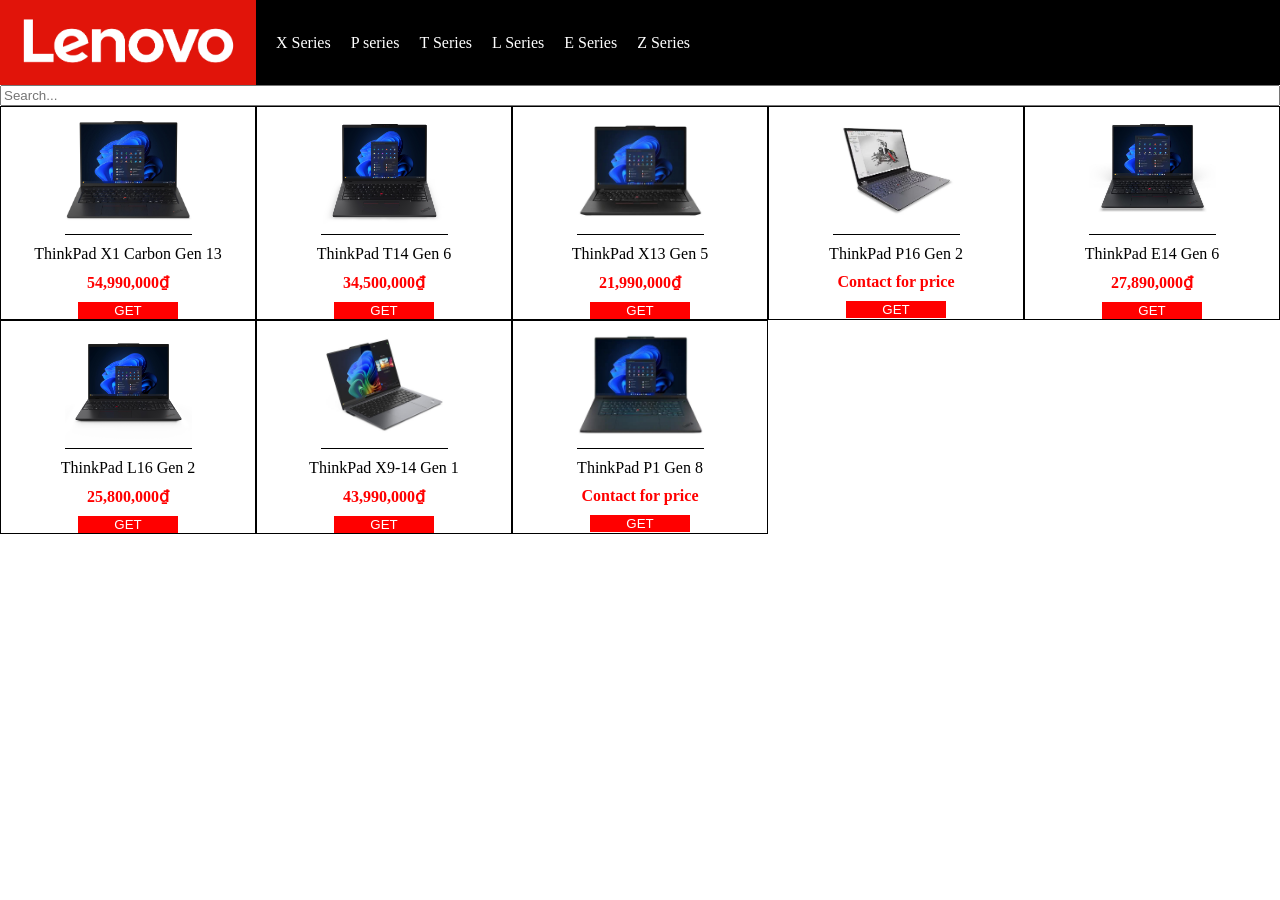
==== shop.html @ c5175066 "update shopping and prevent overflow" ====
<!DOCTYPE html>
<html lang="en">
<head>
    <meta charset="UTF-8">
    <meta name="viewport" content="width=device-width, initial-scale=1.0">
    <title>Shop</title>
</head>
<style>
    *
    {
        margin:0;

    }
    .menu
    {
        display:flex;
        flex-direction: row;
        gap:20px;
        background-color: black;
        align-items: center;
        color:white;
        
    }
    .menu img
    {
        width:20%;
    }
    
    .menu a
    {
        text-decoration: none;
        color:white;
    }
    input
    {
        width: 100%;
        box-sizing: border-box;
    }

    .shops
    {
        display:grid;
        grid-template-columns: repeat(5,1fr);
    }
    .shop
    {
        display: flex;
        flex-direction: column;
        align-items: center;
        border: 1px solid black;
        gap:10px;
    }

    .shop img
    {
        
        width:50%;
        border-bottom: 1px solid black;
        object-fit: contain;
    }
    .price
    {
        color:red;
        font-weight: bold;
    }
    .shop button
    {
        width:100px;
        background-color: red;
        color:white;
        border:none;
        padding:5px auto;
        cursor: pointer;

    }

    
</style>
<body>
    <section>
        <div class="menu">
            <img src="lenovologo.png" alt="Lenovo">
            <a href="#">X Series</a>
            <a href="#">P series</a>
            <a href="#">T Series</a>
            <a href="#">L Series</a>
            <a href="#">E Series</a>
            <a href="#">Z Series</a>

        </div>
        <input type="text" placeholder="Search...">

    </section>



    <section class="shops">
    <div class="shop">
        <img src="ThinkPad X1 Carbon Gen 13.jpg" alt="X1 Carbon Gen 13">
        <p>ThinkPad X1 Carbon Gen 13</p>
        <p class="price">54,990,000₫</p>
        <button>GET</button>
    </div>

    <div class="shop">
        <img src="ThinkPad T14 Gen 6.jpg" alt="ThinkPad T14 Gen 6">
        <p>ThinkPad T14 Gen 6</p>
        <p class="price">34,500,000₫</p>
        <button>GET</button>
    </div>

    <div class="shop">
        <img src="ThinkPad X13 Gen 5.jpg" alt="ThinkPad X13 Gen 5">
        <p>ThinkPad X13 Gen 5</p>
        <p class="price">21,990,000₫</p>
        <button>GET</button>
    </div>

    <div class="shop">
        <img src="ThinkPad P16 Gen 2.jpg" alt="ThinkPad P16 Gen 2">
        <p>ThinkPad P16 Gen 2</p>
        <p class="price">Contact for price</p>
        <button>GET</button>
    </div>

    <div class="shop">
        <img src="ThinkPad E14 Gen 6.jpg" alt="ThinkPad E14 Gen 6">
        <p>ThinkPad E14 Gen 6</p>
        <p class="price">27,890,000₫</p>
        <button>GET</button>
    </div>

    <div class="shop">
        <img src="ThinkPad L16 Gen 2.jpg" alt="ThinkPad L16 Gen 2">
        <p>ThinkPad L16 Gen 2</p>
        <p class="price">25,800,000₫</p>
        <button>GET</button>
    </div>

    <div class="shop">
        <img src="ThinkPad X9-14 Gen 1.jpg" alt="ThinkPad X9-14">
        <p>ThinkPad X9-14 Gen 1</p>
        <p class="price">43,990,000₫</p>
        <button>GET</button>
    </div>

    <div class="shop">
        <img src="ThinkPad P1 Gen 8.jpg" alt="ThinkPad P1 Gen 8">
        <p>ThinkPad P1 Gen 8</p>
        <p class="price">Contact for price</p>
        <button>GET</button>
    </div>

    
</section>
</body>
</html>
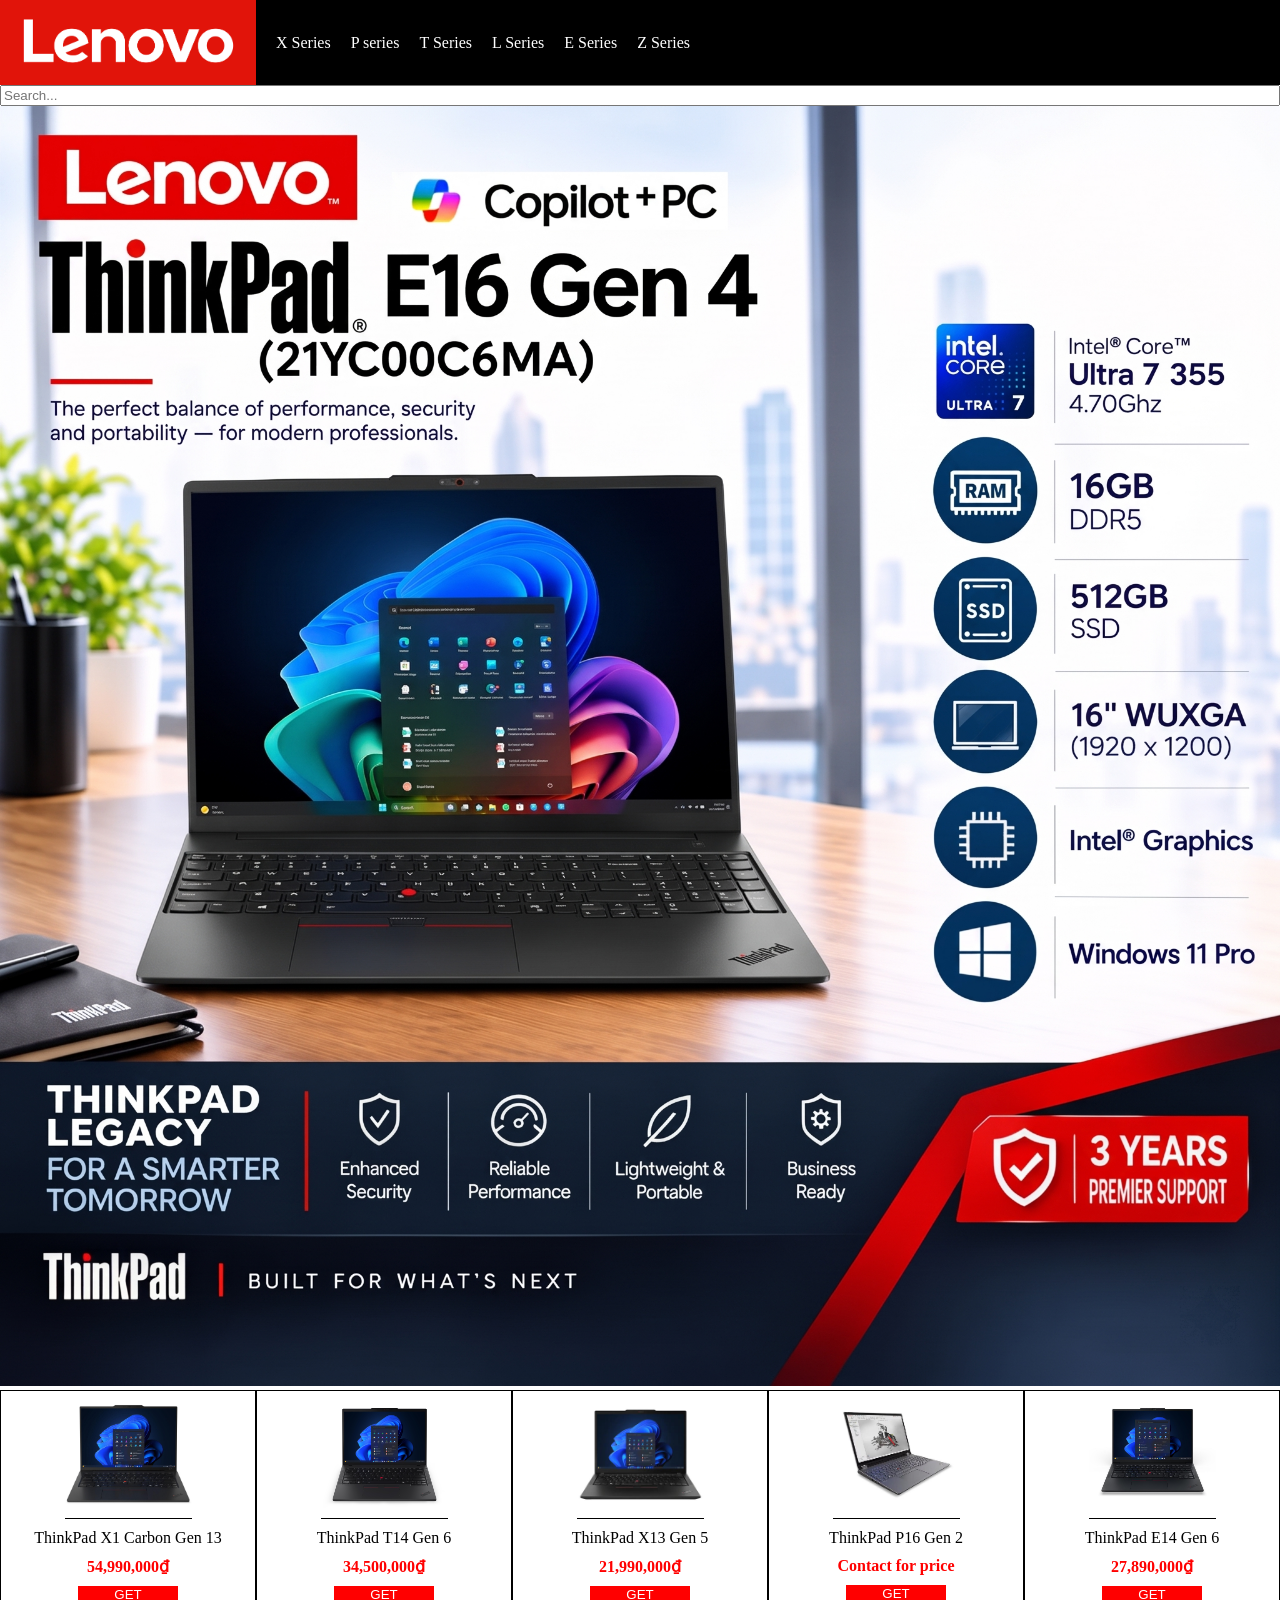
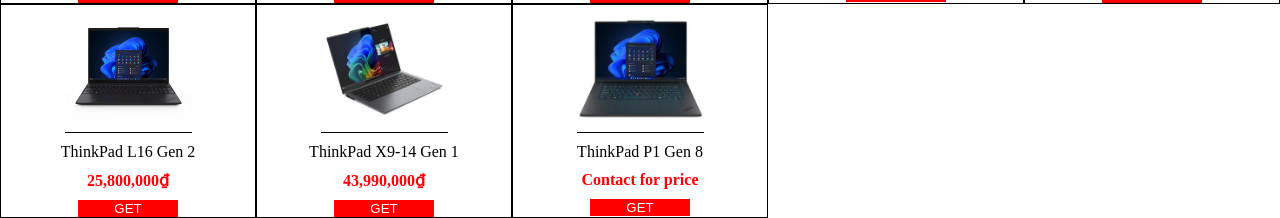
==== commit 55c4402e: "update link to shop" ====
--- a/shop.html
+++ b/shop.html
@@ -73,6 +73,10 @@
         cursor: pointer;
 
     }
+    .ad 
+    {
+        width:100%;
+    }
 
     
 </style>
@@ -92,6 +96,8 @@
 
     </section>
 
+
+    <img class="ad" src="Thinkpad E16 Gen4.png" alt="advertise">
 
 
     <section class="shops">
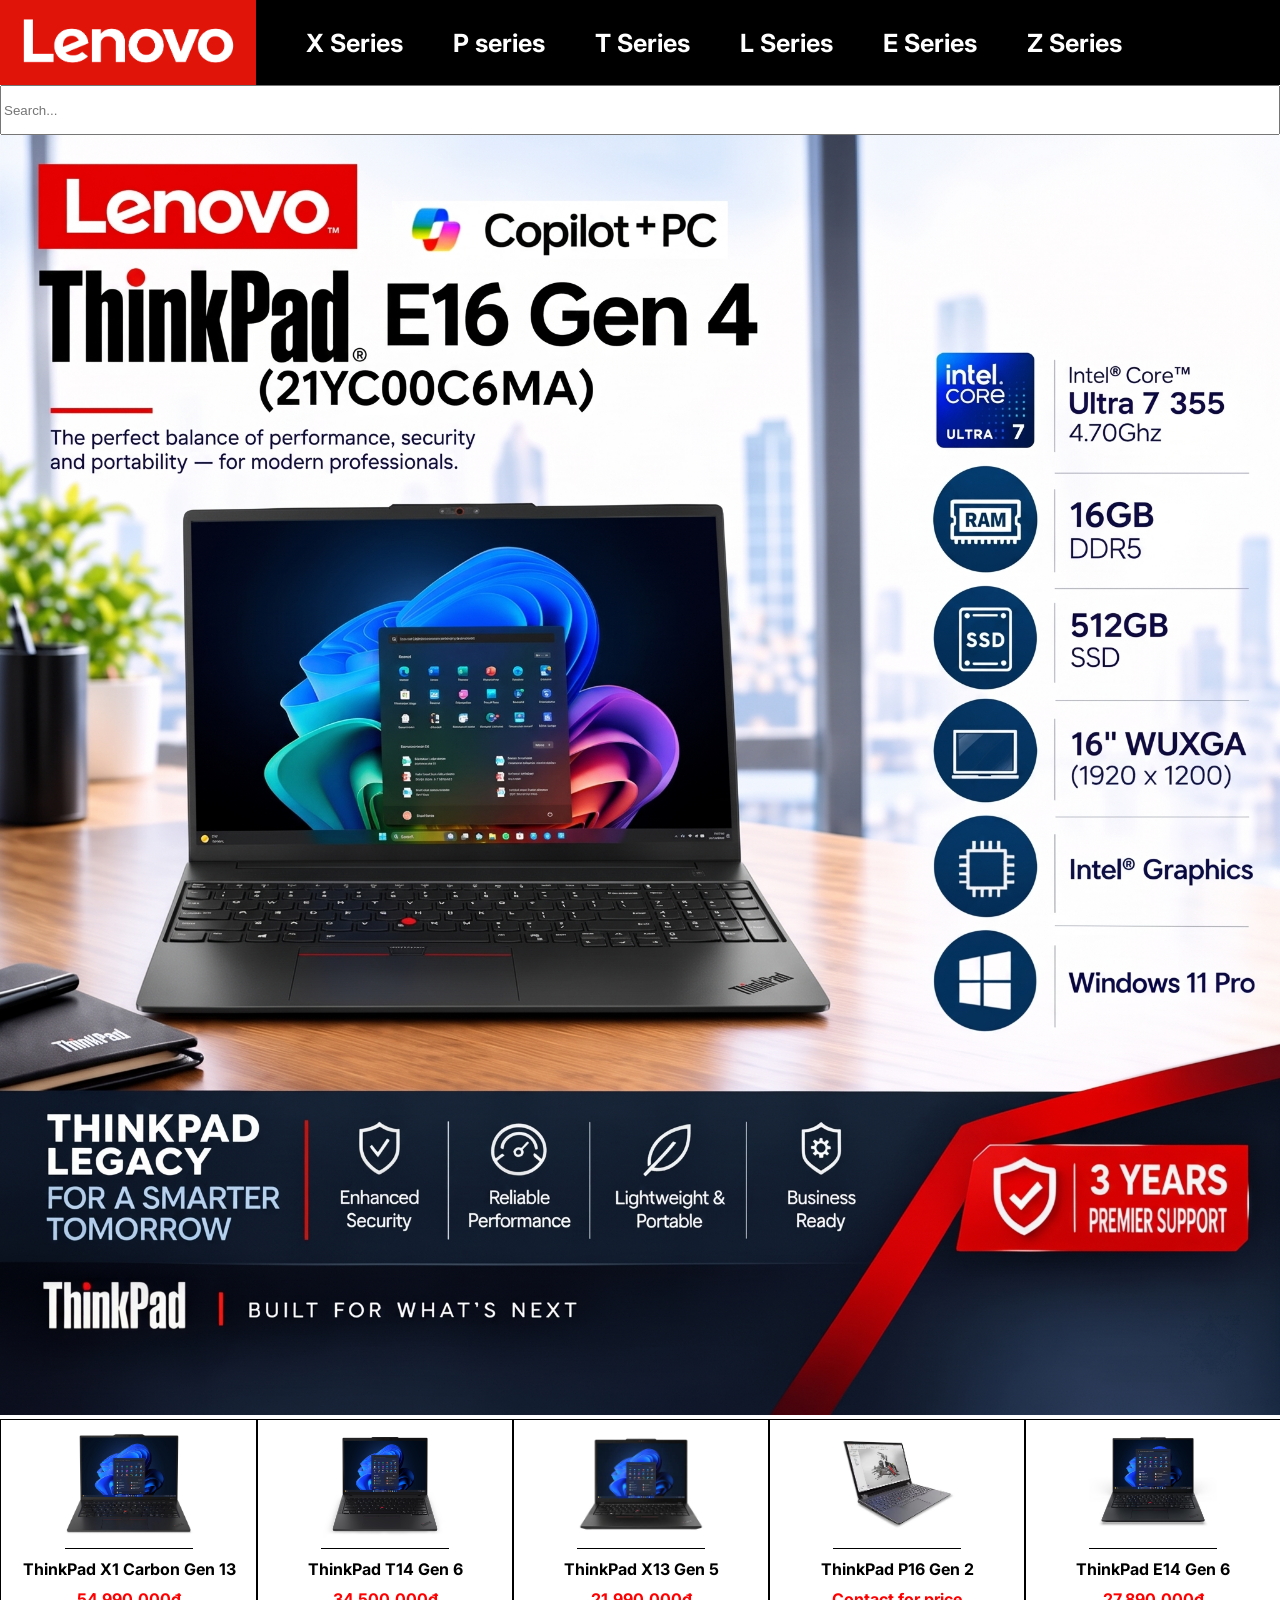
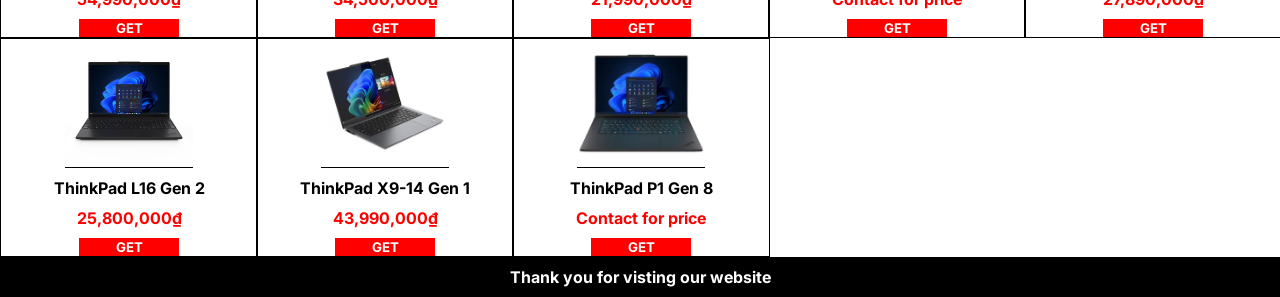
==== commit 67876955: "make font bigger" ====
--- a/shop.html
+++ b/shop.html
@@ -4,6 +4,12 @@
     <meta charset="UTF-8">
     <meta name="viewport" content="width=device-width, initial-scale=1.0">
     <title>Shop</title>
+    <link rel="preconnect" href="https://fonts.googleapis.com" />
+		<link rel="preconnect" href="https://fonts.gstatic.com" crossorigin />
+		<link
+			href="https://fonts.googleapis.com/css2?family=Inter:ital,opsz,wght@0,14..32,100..900;1,14..32,100..900&display=swap"
+			rel="stylesheet"
+		/>
 </head>
 <style>
     *
@@ -11,6 +17,12 @@
         margin:0;
 
     }
+    body,button {
+			font-family: "Inter", sans-serif;
+			font-optical-sizing: auto;
+			font-weight: bold;
+			font-style: normal;
+		}
     .menu
     {
         display:flex;
@@ -19,7 +31,7 @@
         background-color: black;
         align-items: center;
         color:white;
-        
+        gap:50px;
     }
     .menu img
     {
@@ -28,13 +40,20 @@
     
     .menu a
     {
+        font-size: 25px;
         text-decoration: none;
         color:white;
+        
     }
     input
     {
         width: 100%;
+        height: 50px;
         box-sizing: border-box;
+    }
+      .ad 
+    {
+        width:100%;
     }
 
     .shops
@@ -44,6 +63,7 @@
     }
     .shop
     {
+        width:100%;
         display: flex;
         flex-direction: column;
         align-items: center;
@@ -73,10 +93,17 @@
         cursor: pointer;
 
     }
-    .ad 
-    {
-        width:100%;
-    }
+
+       footer
+        {
+            
+            background:black;
+            color:white;
+            text-align: center;
+            margin:0;
+            padding:10px;
+        }
+  
 
     
 </style>
@@ -159,5 +186,8 @@
 
     
 </section>
+<footer>
+            <p>Thank you for visting our website</p>
+        </footer>
 </body>
 </html>
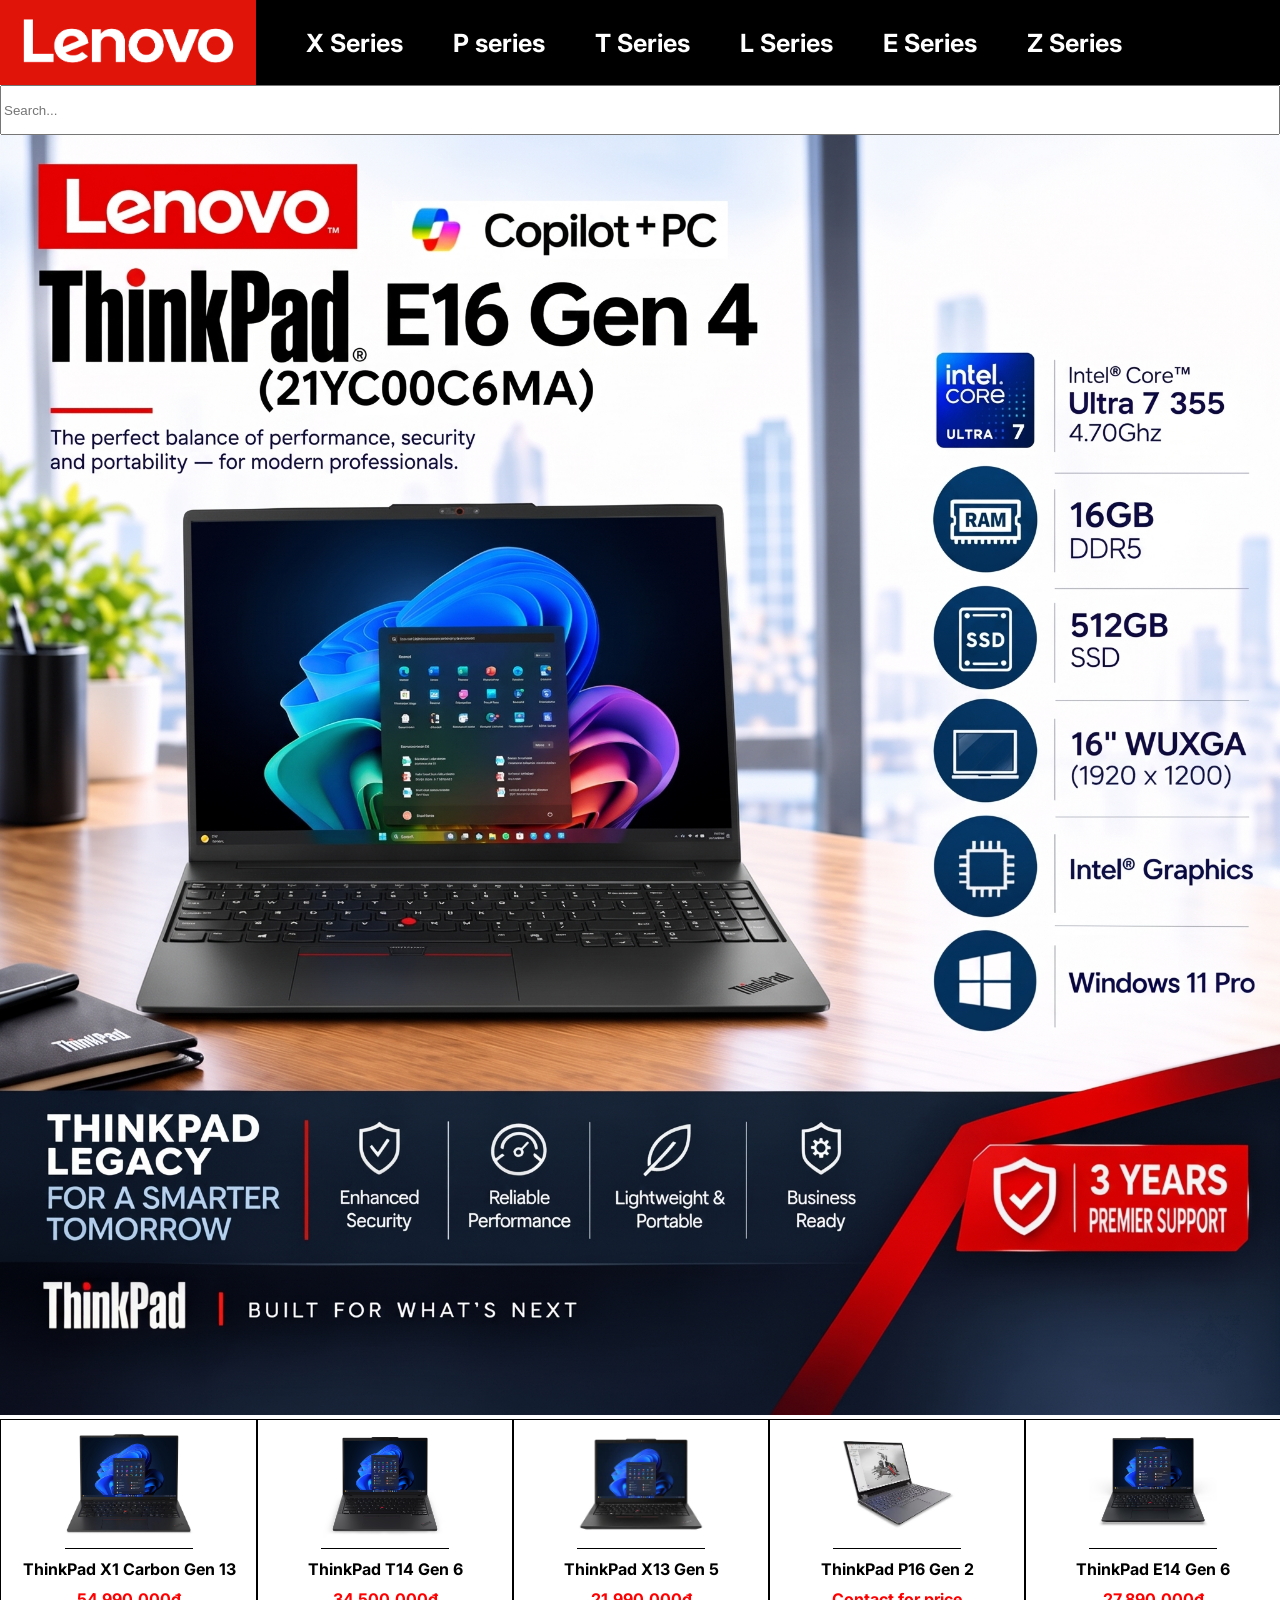
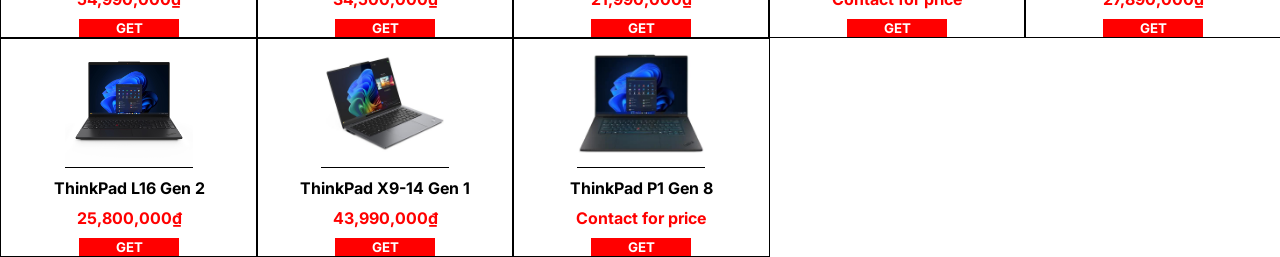
==== commit 992f3b6f: "size update" ====
--- a/shop.html
+++ b/shop.html
@@ -94,15 +94,7 @@
 
     }
 
-       footer
-        {
-            
-            background:black;
-            color:white;
-            text-align: center;
-            margin:0;
-            padding:10px;
-        }
+       
   
 
     
@@ -186,8 +178,6 @@
 
     
 </section>
-<footer>
-            <p>Thank you for visting our website</p>
-        </footer>
+
 </body>
 </html>
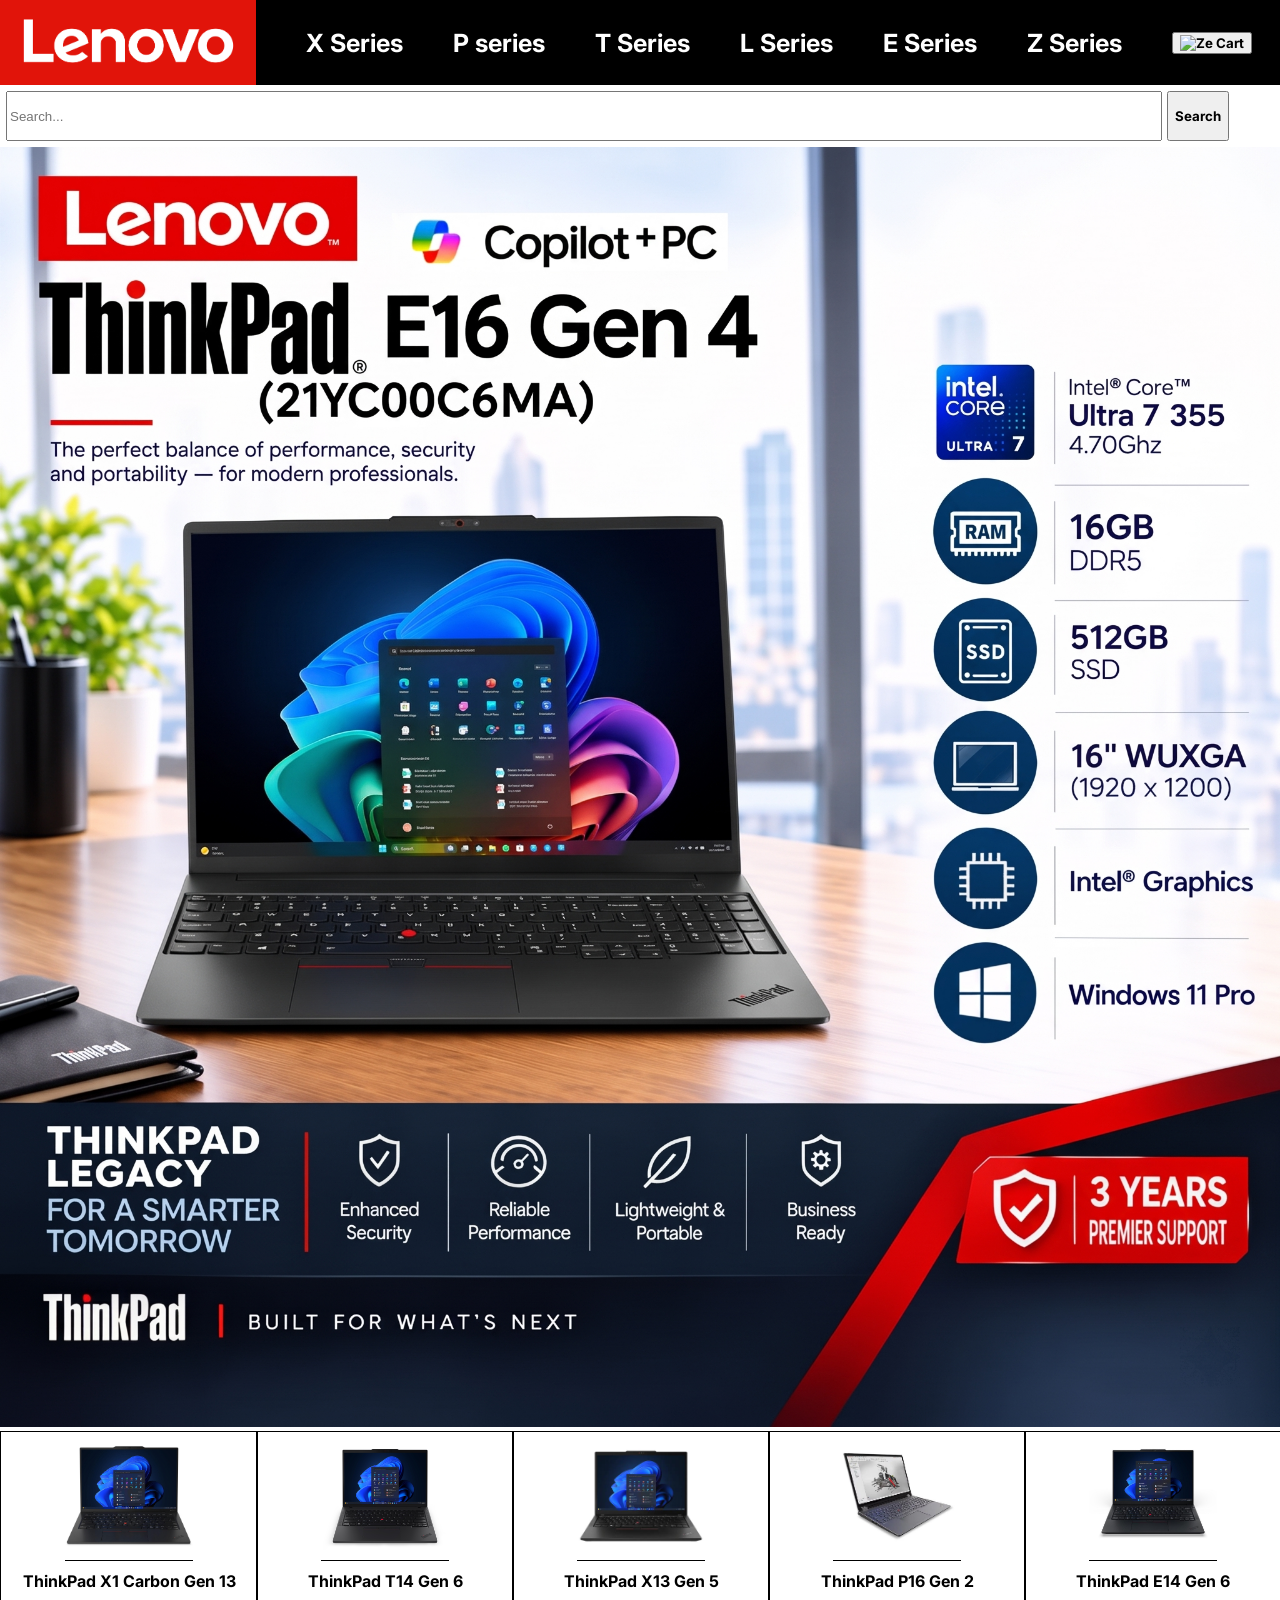
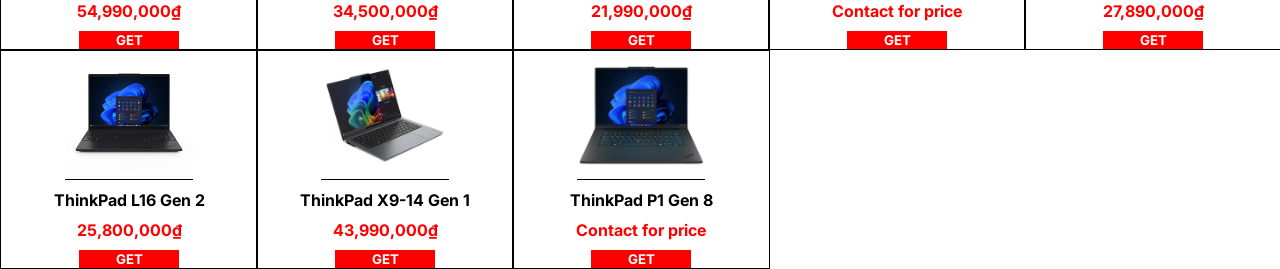
==== commit edd1808f: "adding JS Cart" ====
--- a/shop.html
+++ b/shop.html
@@ -5,11 +5,12 @@
     <meta name="viewport" content="width=device-width, initial-scale=1.0">
     <title>Shop</title>
     <link rel="preconnect" href="https://fonts.googleapis.com" />
-		<link rel="preconnect" href="https://fonts.gstatic.com" crossorigin />
-		<link
+    <link rel="preconnect" href="https://fonts.gstatic.com" crossorigin />
+    <link
 			href="https://fonts.googleapis.com/css2?family=Inter:ital,opsz,wght@0,14..32,100..900;1,14..32,100..900&display=swap"
 			rel="stylesheet"
 		/>
+    <script src="scripts/itemList.js"></script>
 </head>
 <style>
     *
@@ -93,13 +94,38 @@
         cursor: pointer;
 
     }
-
-       
-  
+    .cart{
+        margin-left:auto;
+        margin-right:6px;
+    }
+    #suggestItemsList il{
+        z-index:10;
+        max-height:70px;
+        border: 1px solid black;
+        position:relative;
+    }
+    .search{
+        display:flex;
+        align-content:center;
+        justify-content:space-between;
+        margin:0;
+        padding:6px;
+    }
+    .search input{
+        padding-right:auto;
+    }
+    .search button{
+        margin: 0 5px 0 5px ;
+    }
+    #cart{
+        display:none;
+    }
 
     
 </style>
 <body>
+    <script src="scripts/cartAndBuy.js"></script>
+    <script src="scripts/main.js"></script>
     <section>
         <div class="menu">
             <img src="lenovologo.png" alt="Lenovo">
@@ -109,10 +135,14 @@
             <a href="#">L Series</a>
             <a href="#">E Series</a>
             <a href="#">Z Series</a>
-
+            <button onclick="toggleCart()" class="cart-popup"><img src="cart" id="itemsInCart" alt="Ze Cart"></button>
+            <button id="cart" onclick="submitCart()">Cart</button>
         </div>
-        <input type="text" placeholder="Search...">
-
+        <div class="search">
+        <input type="text" placeholder="Search..." id="searchInput">
+        <button type="submit" id="searchSubmit">Search</button>
+        <ul id="suggestItemsList"></ul>
+        </div>
     </section>
 
 
@@ -124,60 +154,60 @@
         <img src="ThinkPad X1 Carbon Gen 13.jpg" alt="X1 Carbon Gen 13">
         <p>ThinkPad X1 Carbon Gen 13</p>
         <p class="price">54,990,000₫</p>
-        <button>GET</button>
+        <button onclick="addToCart('ThinkPad X1 Carbon Gen 13')">GET</button>
     </div>
 
     <div class="shop">
         <img src="ThinkPad T14 Gen 6.jpg" alt="ThinkPad T14 Gen 6">
         <p>ThinkPad T14 Gen 6</p>
         <p class="price">34,500,000₫</p>
-        <button>GET</button>
+        <button onclick="addToCart('ThinkPad T14 Gen 6')">GET</button>
     </div>
 
     <div class="shop">
         <img src="ThinkPad X13 Gen 5.jpg" alt="ThinkPad X13 Gen 5">
         <p>ThinkPad X13 Gen 5</p>
         <p class="price">21,990,000₫</p>
-        <button>GET</button>
+        <button onclick="addToCart('ThinkPad X13 Gen 5')">GET</button>
     </div>
 
     <div class="shop">
         <img src="ThinkPad P16 Gen 2.jpg" alt="ThinkPad P16 Gen 2">
         <p>ThinkPad P16 Gen 2</p>
         <p class="price">Contact for price</p>
-        <button>GET</button>
+        <button onclick="addToCart('ThinkPad P16 Gen 2')">GET</button>
     </div>
 
     <div class="shop">
         <img src="ThinkPad E14 Gen 6.jpg" alt="ThinkPad E14 Gen 6">
         <p>ThinkPad E14 Gen 6</p>
         <p class="price">27,890,000₫</p>
-        <button>GET</button>
+        <button onclick="addToCart('ThinkPad E14 Gen 6')">GET</button>
     </div>
 
     <div class="shop">
         <img src="ThinkPad L16 Gen 2.jpg" alt="ThinkPad L16 Gen 2">
         <p>ThinkPad L16 Gen 2</p>
         <p class="price">25,800,000₫</p>
-        <button>GET</button>
+        <button onclick="addToCart('ThinkPad L16 Gen 2')">GET</button>
     </div>
 
     <div class="shop">
         <img src="ThinkPad X9-14 Gen 1.jpg" alt="ThinkPad X9-14">
         <p>ThinkPad X9-14 Gen 1</p>
         <p class="price">43,990,000₫</p>
-        <button>GET</button>
+        <button onclick="addToCart('ThinkPad X9-14')">GET</button>
     </div>
 
     <div class="shop">
         <img src="ThinkPad P1 Gen 8.jpg" alt="ThinkPad P1 Gen 8">
         <p>ThinkPad P1 Gen 8</p>
         <p class="price">Contact for price</p>
-        <button>GET</button>
+        <button onclick="addToCart('ThinkPad P1 Gen 8')">GET</button>
     </div>
 
     
 </section>
 
 </body>
-</html>+</html>
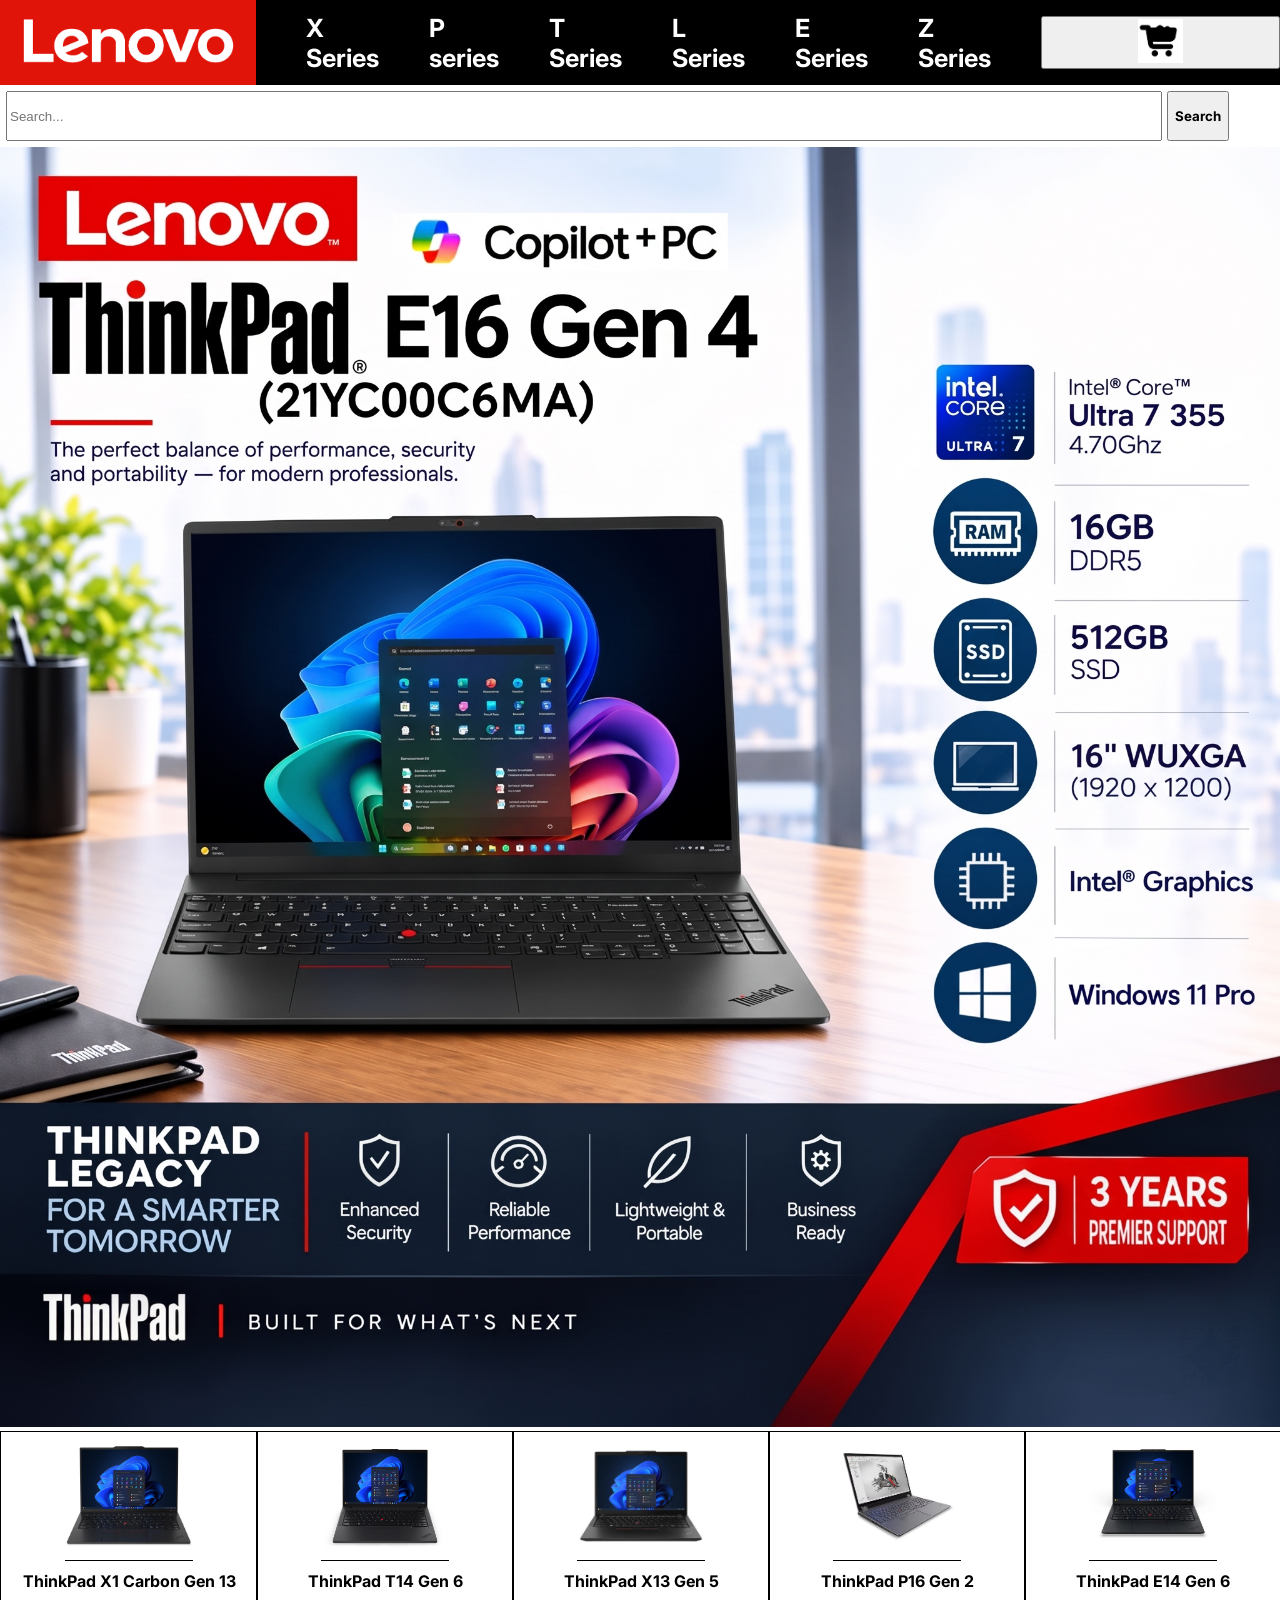
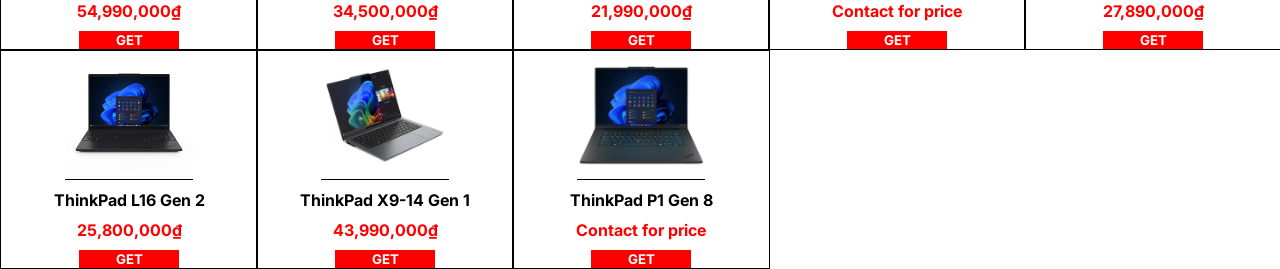
==== commit 057d7d70: "adding cart" ====
--- a/shop.html
+++ b/shop.html
@@ -135,7 +135,7 @@
             <a href="#">L Series</a>
             <a href="#">E Series</a>
             <a href="#">Z Series</a>
-            <button onclick="toggleCart()" class="cart-popup"><img src="cart" id="itemsInCart" alt="Ze Cart"></button>
+            <button onclick="toggleCart()" class="cart-popup"><img src="cart.webp" id="itemsInCart" alt="Ze Cart"></button>
             <button id="cart" onclick="submitCart()">Cart</button>
         </div>
         <div class="search">
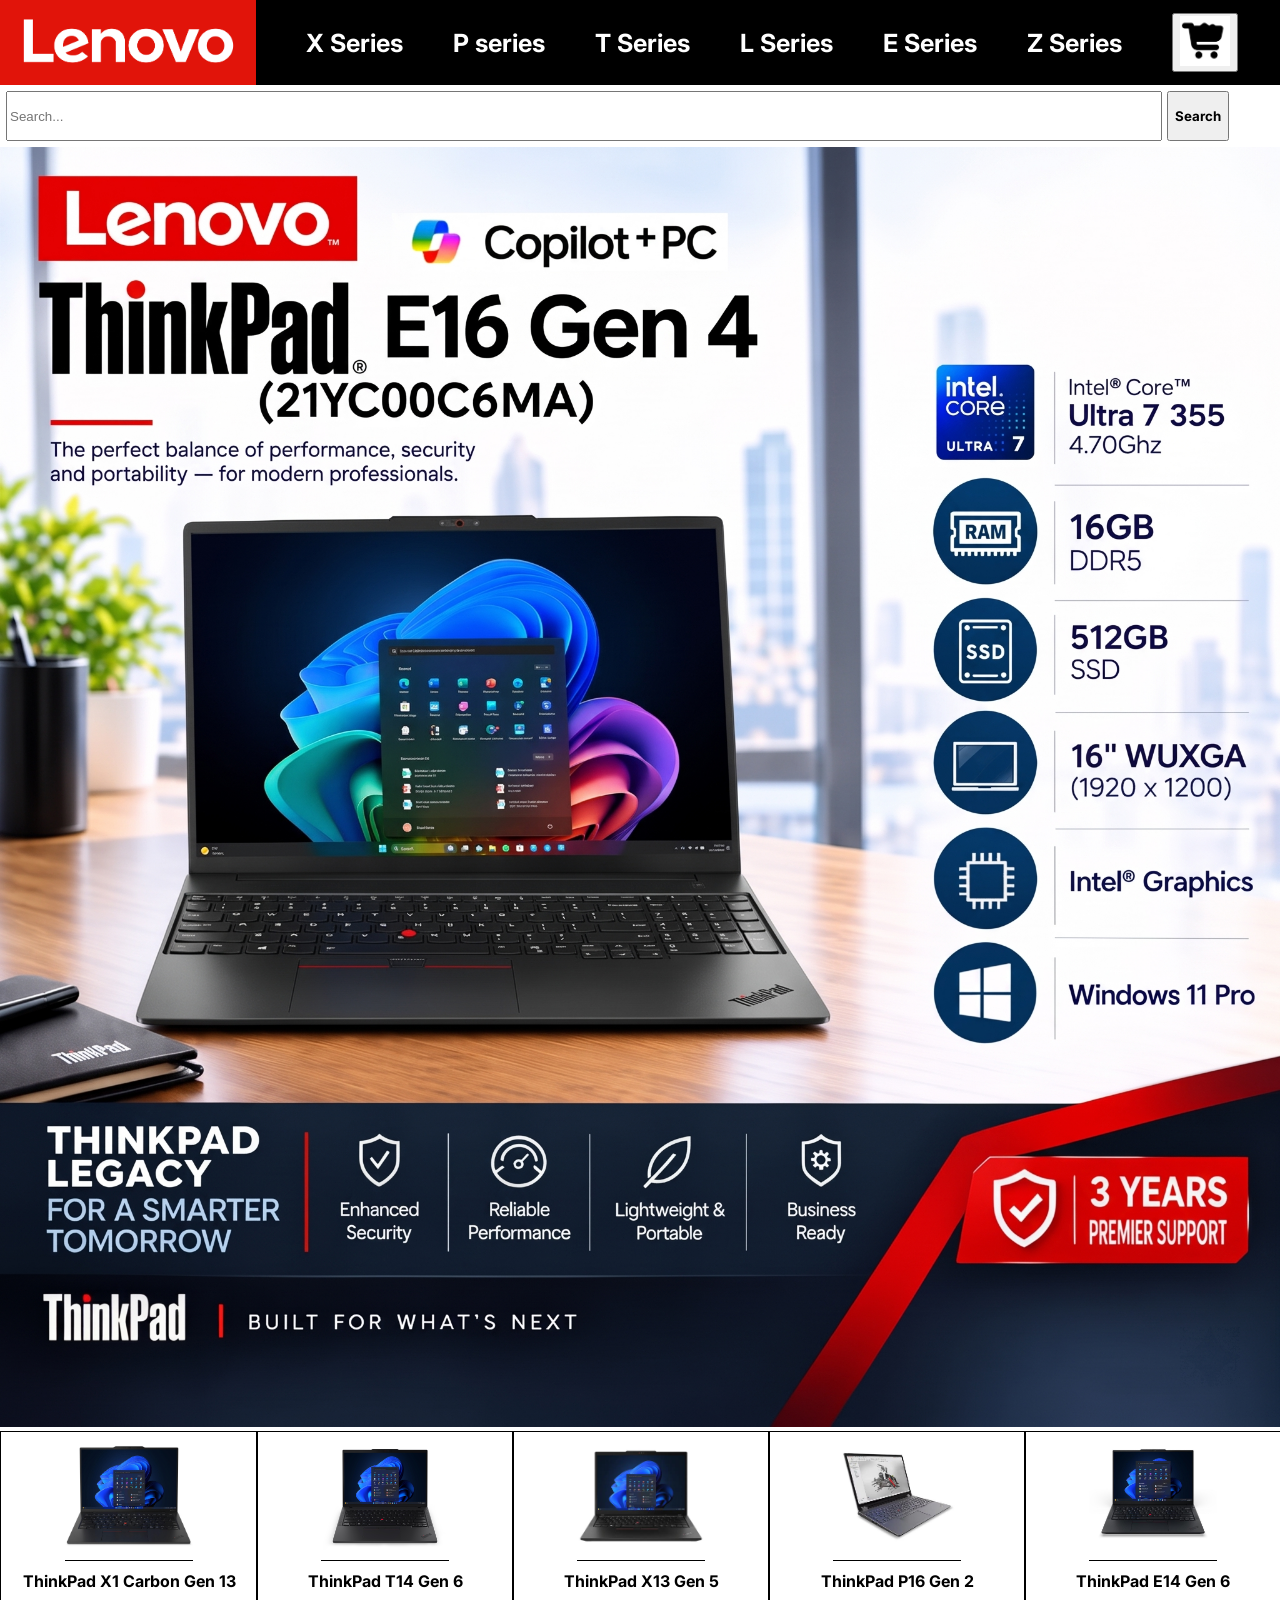
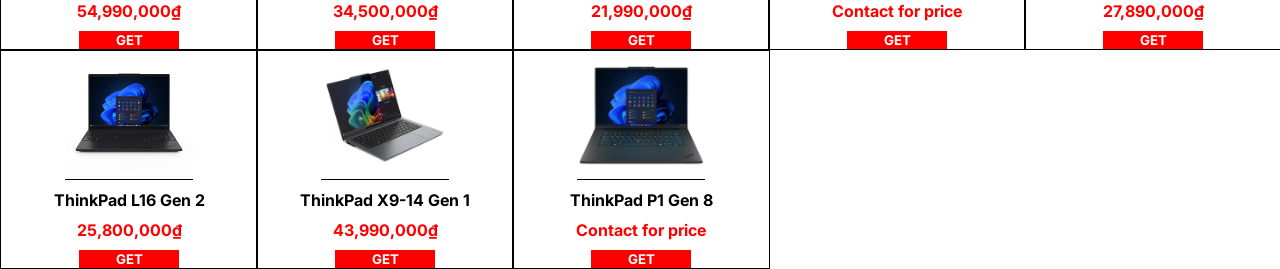
==== commit 82e49275: "fix that cart" ====
--- a/shop.html
+++ b/shop.html
@@ -119,6 +119,12 @@
     }
     #cart{
         display:none;
+    }
+    #itemsInCart{
+        width:50px;
+        height:50px;
+        max-width:50px;
+        max-height:50px;
     }
 
     
